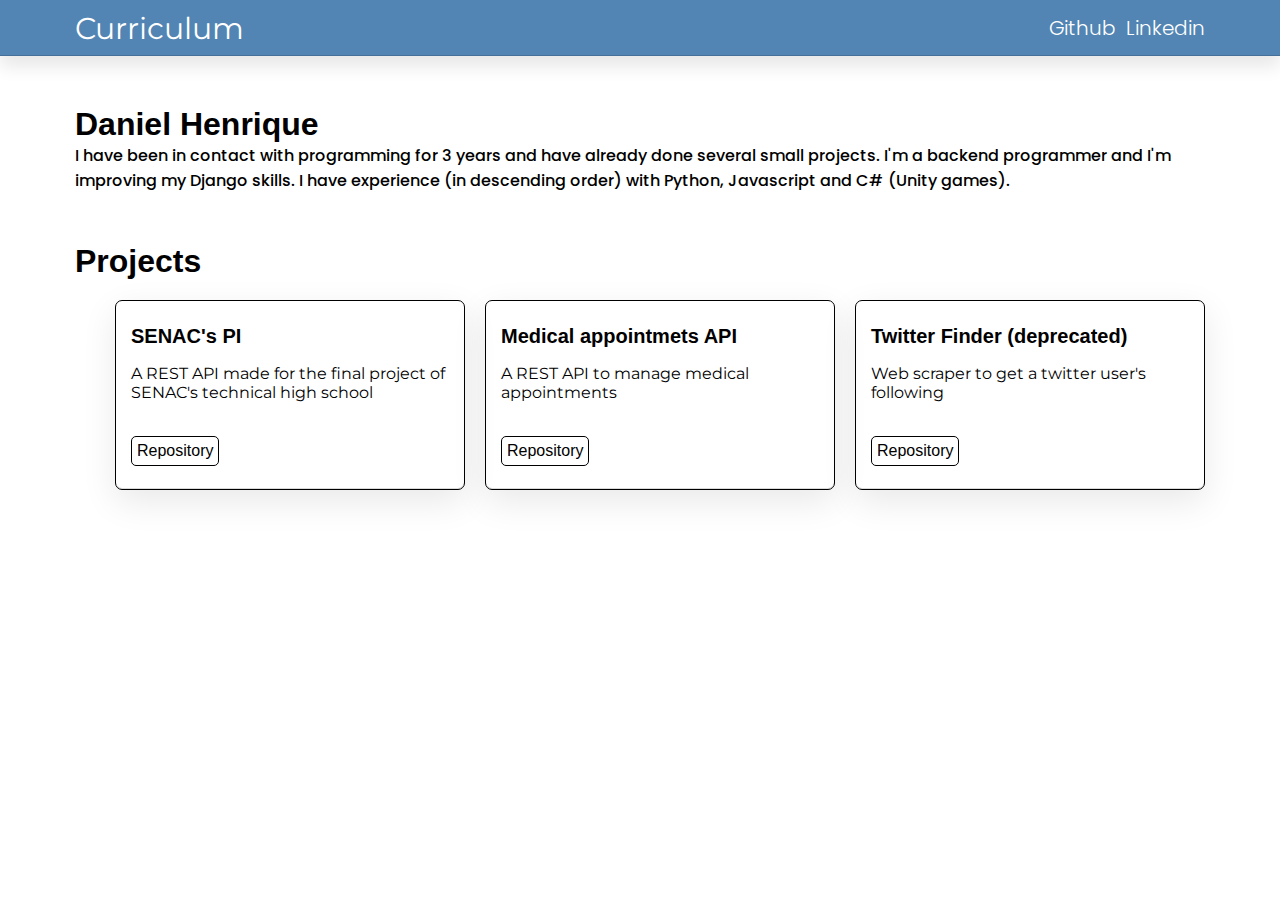
==== index.html @ 19f2a1a3 "update" ====
<!DOCTYPE html>
<html lang="en">
<head>
    <meta charset="UTF-8">
    <meta name="viewport" content="width=device-width, initial-scale=1.0">
    <title>Curriculum</title>
    
    <link rel="preconnect" href="https://fonts.googleapis.com">
    <link rel="preconnect" href="https://fonts.gstatic.com" crossorigin>
    <link href="https://fonts.googleapis.com/css2?family=Bricolage+Grotesque&family=Montserrat&family=Poppins:wght@300;400&display=swap" rel="stylesheet">

    <link rel="stylesheet" type="text/css" href="/css/index.css">
    <script defer src="/js/index.js"></script>
</head>
<body>
    <header id="wrapper-header">
        <div id="main-header">
            <a href="index.html" style="text-decoration: none;"><h1 id="main-cv">Curriculum</h1></a>
            <div id="buttons">
                <a target="_blank" href="https://github.com/kylwrld/">Github</a>
                <a target="_blank" href="https://www.linkedin.com/in/daniel-henrique-30491228a/">Linkedin</a>                
            </div>
        </div>
    </header>

    <main id="wrapper">
        <div id="main">

            <div id="bio">
                <h1>Daniel Henrique</h1>
                <p>I have been in contact with programming for 3 years and have already done several small projects. I'm a backend programmer and I'm improving my Django skills. I have experience (in descending order) with Python, Javascript and C# (Unity games).
                </p>
            </div>

            <h1 id="projects">Projects</h1>

            <ul class="hidden" id="unordered">
                <li>
                    <div id="item-1">
                        <h1 class="title">SENAC's PI</h1>
                        <p>A REST API made for the final project of SENAC's technical high school</p>

                        <div id="lang">
                            <img class="img" src="https://images.vexels.com/media/users/3/166477/isolated/lists/9bb722f0e85ddbc1ce0f064534fd2311-python-programming-language-icon.png" alt="">
                            <img class="img" src="https://static-00.iconduck.com/assets.00/djangoproject-icon-256x256-d19anol5.png" alt="">
                        </div>
                        
                        <a target="_blank" href="https://github.com/kylwrld/dp">Repository</a>
                    </div>
                </li>
                <li>
                    <div id="item-1">
                        <h1 class="title">Medical appointmets API</h1>
                        <p>A REST API to manage medical appointments</p>
                        <div id="lang">
                            <img class="img" src="https://images.vexels.com/media/users/3/166477/isolated/lists/9bb722f0e85ddbc1ce0f064534fd2311-python-programming-language-icon.png" alt="">
                            <img class="img" src="https://static-00.iconduck.com/assets.00/djangoproject-icon-256x256-d19anol5.png" alt="">
                        </div>
                        <a target="_blank"  href="https://github.com/kylwrld/medical-apts">Repository</a>

                    </div>
                </li>
                <li>
                    <div id="item-1">
                        <h1 class="title">Twitter Finder (deprecated)</h1>
                        <p>Web scraper to get a twitter user's following</p>
                        <div id="lang">
                            <img class="img" src="https://images.vexels.com/media/users/3/166477/isolated/lists/9bb722f0e85ddbc1ce0f064534fd2311-python-programming-language-icon.png" alt="">
                            <img class="img" src="https://softwarereviews.s3.amazonaws.com/production/favicons/offerings/7361/original/1_v7l9L2x3DkOzcnAhDbYNmQ.png" alt="">
                        </div>
                        <a target="_blank" href="https://github.com/kylwrld/TwitterFinder">Repository</a>
                    </div>
                </li>
            </ul>
        </div>
    </main>

    <!-- <footer>
        <div id="inner-div-footer">
            <div id="inner">
                <p>Contato: 81 987615432</p>
                <div>
                    <a target="_blank" href="https://github.com/kylwrld/"><img id="img-footer" src="https://cdn-icons-png.flaticon.com/256/25/25231.png" alt=""></a>
                    <a target="_blank" href="https://www.linkedin.com/in/daniel-henrique-30491228a/"><img id="img-footer" src="https://cdn-icons-png.flaticon.com/256/174/174857.png" alt=""></a>
                </div>
            </div>
            
            <p id="text">Lorem ipsum dolor sit amet, consectetur adipiscing elit. Nunc non tellus et mi varius faucibus. Cras lectus mi, pulvinar nec interdum nec, commodo id nulla. Curabitur et nunc justo. Donec lacus lacus, viverra quis nisl tempus, gravida volutpat quam. Aenean a interdum velit. Duis ac ultrices quam, tempor fermentum leo. Vestibulum nec massa a diam cursus semper.</p>

        </div>
    </footer> -->
    
</body>
</html>
---- css/index.css ----
* {
    margin: 0;
    box-sizing: border-box;
}

html {
    height: 100%;
    width: 100%;
}

body {
    display: flex;
    flex-direction: column;
    height: 100%;
    width: 100%;
}


#wrapper-header {
    width: auto;
    height: 60px;

    display: flex;
    justify-content: center;
    align-items: center;

    background-color: #5285b3;
    box-shadow: 0 0.7rem 1rem rgba(0,0,0,0.09), inset 0 -1px 0 rgba(0, 0, 0, 0.15)
}

#main-header {
    display: flex;
    width: 1130px;
    justify-content: space-between;
    align-items: center;
}

#main-cv {
    font-family: "Montserrat", sans-serif;
    font-optical-sizing: auto;
    font-weight: 400;
    font-style: normal;
    font-size: 30px;
    color: rgb(255, 255, 255);
}

#buttons {
    display: flex;
    justify-content: space-around;
    gap: 10px;
    align-items: center;
}

#buttons a {
    text-decoration: none;
    color: rgb(255, 255, 255);
    font-family: "Poppins", sans-serif;
    font-weight: 300;
    font-style: normal;
    font-size: 20px;
}

#buttons img {
    width: 20px;
    
}

#wrapper {
    display: flex;
    justify-content: center;
    width: auto;
    height: 100%;
}

#main {
    display: flex;
    width: 1130px;
    flex-direction: column;
    height: fit-content;
    justify-content: center;
    height: 100%;
}

#bio {
    margin-top: 50px;
    margin-bottom: 50px;
}

#bio h1 {
    font-family: 'Segoe UI', Tahoma, Geneva, Verdana, sans-serif;
}

#bio p {
    font-family: "Poppins", sans-serif;
    font-weight: 500;
    font-style: normal;
}

#projects {
    font-family: 'Segoe UI', Tahoma, Geneva, Verdana, sans-serif;
    margin-bottom: 20px;
}

#unordered {
    display: flex;
    flex-wrap: wrap;
    
    width: 100%;
    justify-content: space-between;
    list-style-type: none;
    height: 100%;

}

.title {
    font-size: 20px;
    font-family: 'Segoe UI', Tahoma, Geneva, Verdana, sans-serif;
}

#lang {
    display: flex;
    flex-direction: row;
    flex-wrap: wrap;
    gap: 20px;
}

#lang img {
    width: 20px;
}

#item-1 {
    display: flex;
    flex-direction: column;
    justify-content: space-around;
    
    width: 350px;
    height: 190px;
    
    border: 0.1rem solid black;
    border-radius: 7px;
    padding: 15px;

    font-family: "Montserrat", sans-serif;
    font-weight: 400;
    box-shadow: 0 0.7rem 2.2rem rgba(0,0,0,0.09), inset 0 -1px 0 rgba(0, 0, 0, 0.15)

}

#item-1 a{
    width: fit-content;
    
    border: 1px solid black;
    border-radius: 5px;
    padding: 5px;
    color: black;
    font-family: 'Segoe UI', Tahoma, Geneva, Verdana, sans-serif;
    text-decoration: none;

    transition: 0.2s;

}

#item-1 a:hover{
    background-color: #3d5b7c;
    color: white;

}

footer {
    display: flex;
    align-items: center;
    flex-wrap: wrap;

    margin-top: 50px;
    width: 100%;
    background-color: whitesmoke;
    font-family: 'Segoe UI', Tahoma, Geneva, Verdana, sans-serif;
    height: 150px;
    
}

#img-footer {
    width: 30px;
}

#inner-div-footer {
    display: flex;
    flex-direction: row;
    flex-wrap: wrap;
    margin-left: 50px;
    gap: 10px;
}

#inner {
    width: 200px;
}

#text {
    display: flex;
    flex-wrap: wrap;
    width: 1600px;
    
}
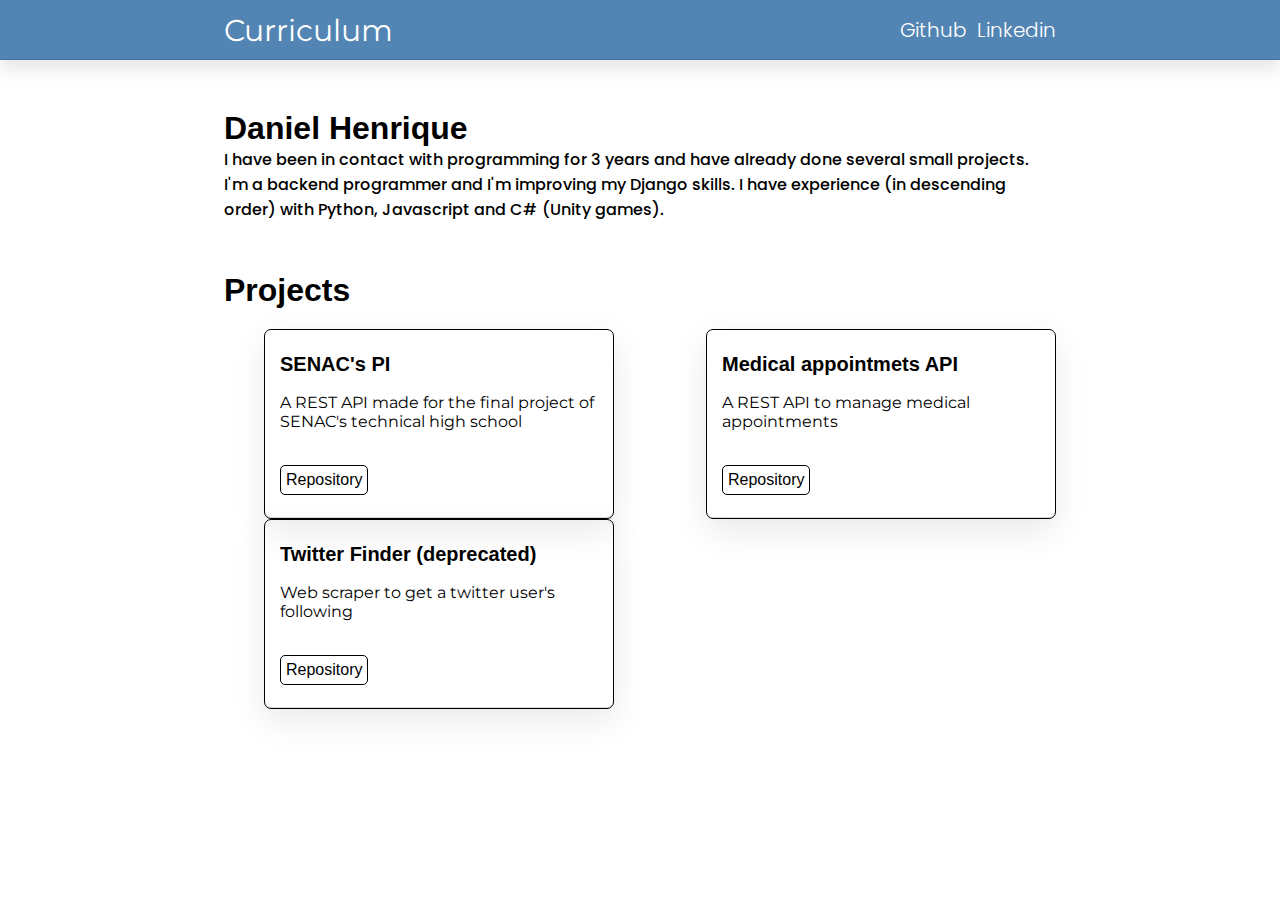
==== commit cc3dbd4c: "update" ====
--- a/index.html
+++ b/index.html
@@ -23,57 +23,60 @@
         </div>
     </header>
 
-    <main id="wrapper">
-        <div id="main">
+    <main style="display: flex; width: 100%; justify-content: center;">
+        <div id="wrapper">
+            <div id="main">
+    
+                <div id="bio">
+                    <h1>Daniel Henrique</h1>
+                    <p>I have been in contact with programming for 3 years and have already done several small projects. I'm a backend programmer and I'm improving my Django skills. I have experience (in descending order) with Python, Javascript and C# (Unity games).
+                    </p>
+                </div>
+    
+                <h1 id="projects">Projects</h1>
+    
+                <ul class="hidden" id="unordered">
+                    <li>
+                        <div id="item-1">
+                            <h1 class="title">SENAC's PI</h1>
+                            <p>A REST API made for the final project of SENAC's technical high school</p>
+    
+                            <div id="lang">
+                                <img class="img" src="https://images.vexels.com/media/users/3/166477/isolated/lists/9bb722f0e85ddbc1ce0f064534fd2311-python-programming-language-icon.png" alt="">
+                                <img class="img" src="https://static-00.iconduck.com/assets.00/djangoproject-icon-256x256-d19anol5.png" alt="">
+                            </div>
+                            
+                            <a target="_blank" href="https://github.com/kylwrld/dp">Repository</a>
+                        </div>
+                    </li>
+                    <li>
+                        <div id="item-1">
+                            <h1 class="title">Medical appointmets API</h1>
+                            <p>A REST API to manage medical appointments</p>
+                            <div id="lang">
+                                <img class="img" src="https://images.vexels.com/media/users/3/166477/isolated/lists/9bb722f0e85ddbc1ce0f064534fd2311-python-programming-language-icon.png" alt="">
+                                <img class="img" src="https://static-00.iconduck.com/assets.00/djangoproject-icon-256x256-d19anol5.png" alt="">
+                            </div>
+                            <a target="_blank"  href="https://github.com/kylwrld/medical-apts">Repository</a>
+    
+                        </div>
+                    </li>
+                    <li>
+                        <div id="item-1">
+                            <h1 class="title">Twitter Finder (deprecated)</h1>
+                            <p>Web scraper to get a twitter user's following</p>
+                            <div id="lang">
+                                <img class="img" src="https://images.vexels.com/media/users/3/166477/isolated/lists/9bb722f0e85ddbc1ce0f064534fd2311-python-programming-language-icon.png" alt="">
+                                <img class="img" src="https://softwarereviews.s3.amazonaws.com/production/favicons/offerings/7361/original/1_v7l9L2x3DkOzcnAhDbYNmQ.png" alt="">
+                            </div>
+                            <a target="_blank" href="https://github.com/kylwrld/TwitterFinder">Repository</a>
+                        </div>
+                    </li>
+                </ul>
+            </div>
+        </main>
 
-            <div id="bio">
-                <h1>Daniel Henrique</h1>
-                <p>I have been in contact with programming for 3 years and have already done several small projects. I'm a backend programmer and I'm improving my Django skills. I have experience (in descending order) with Python, Javascript and C# (Unity games).
-                </p>
-            </div>
-
-            <h1 id="projects">Projects</h1>
-
-            <ul class="hidden" id="unordered">
-                <li>
-                    <div id="item-1">
-                        <h1 class="title">SENAC's PI</h1>
-                        <p>A REST API made for the final project of SENAC's technical high school</p>
-
-                        <div id="lang">
-                            <img class="img" src="https://images.vexels.com/media/users/3/166477/isolated/lists/9bb722f0e85ddbc1ce0f064534fd2311-python-programming-language-icon.png" alt="">
-                            <img class="img" src="https://static-00.iconduck.com/assets.00/djangoproject-icon-256x256-d19anol5.png" alt="">
-                        </div>
-                        
-                        <a target="_blank" href="https://github.com/kylwrld/dp">Repository</a>
-                    </div>
-                </li>
-                <li>
-                    <div id="item-1">
-                        <h1 class="title">Medical appointmets API</h1>
-                        <p>A REST API to manage medical appointments</p>
-                        <div id="lang">
-                            <img class="img" src="https://images.vexels.com/media/users/3/166477/isolated/lists/9bb722f0e85ddbc1ce0f064534fd2311-python-programming-language-icon.png" alt="">
-                            <img class="img" src="https://static-00.iconduck.com/assets.00/djangoproject-icon-256x256-d19anol5.png" alt="">
-                        </div>
-                        <a target="_blank"  href="https://github.com/kylwrld/medical-apts">Repository</a>
-
-                    </div>
-                </li>
-                <li>
-                    <div id="item-1">
-                        <h1 class="title">Twitter Finder (deprecated)</h1>
-                        <p>Web scraper to get a twitter user's following</p>
-                        <div id="lang">
-                            <img class="img" src="https://images.vexels.com/media/users/3/166477/isolated/lists/9bb722f0e85ddbc1ce0f064534fd2311-python-programming-language-icon.png" alt="">
-                            <img class="img" src="https://softwarereviews.s3.amazonaws.com/production/favicons/offerings/7361/original/1_v7l9L2x3DkOzcnAhDbYNmQ.png" alt="">
-                        </div>
-                        <a target="_blank" href="https://github.com/kylwrld/TwitterFinder">Repository</a>
-                    </div>
-                </li>
-            </ul>
-        </div>
-    </main>
+    </div>
 
     <!-- <footer>
         <div id="inner-div-footer">
--- a/css/index.css
+++ b/css/index.css
@@ -30,7 +30,7 @@
 
 #main-header {
     display: flex;
-    width: 1130px;
+    width: 65%;
     justify-content: space-between;
     align-items: center;
 }
@@ -68,13 +68,13 @@
 #wrapper {
     display: flex;
     justify-content: center;
+    width: 65%;
+    height: 100%;
+}
+
+#main {
+    display: flex;
     width: auto;
-    height: 100%;
-}
-
-#main {
-    display: flex;
-    width: 1130px;
     flex-direction: column;
     height: fit-content;
     justify-content: center;
@@ -200,4 +200,10 @@
     flex-wrap: wrap;
     width: 1600px;
     
+}
+
+@media only screen and (max-width: 400px) {
+    #main-header {
+        flex-direction: column;
+    }
 }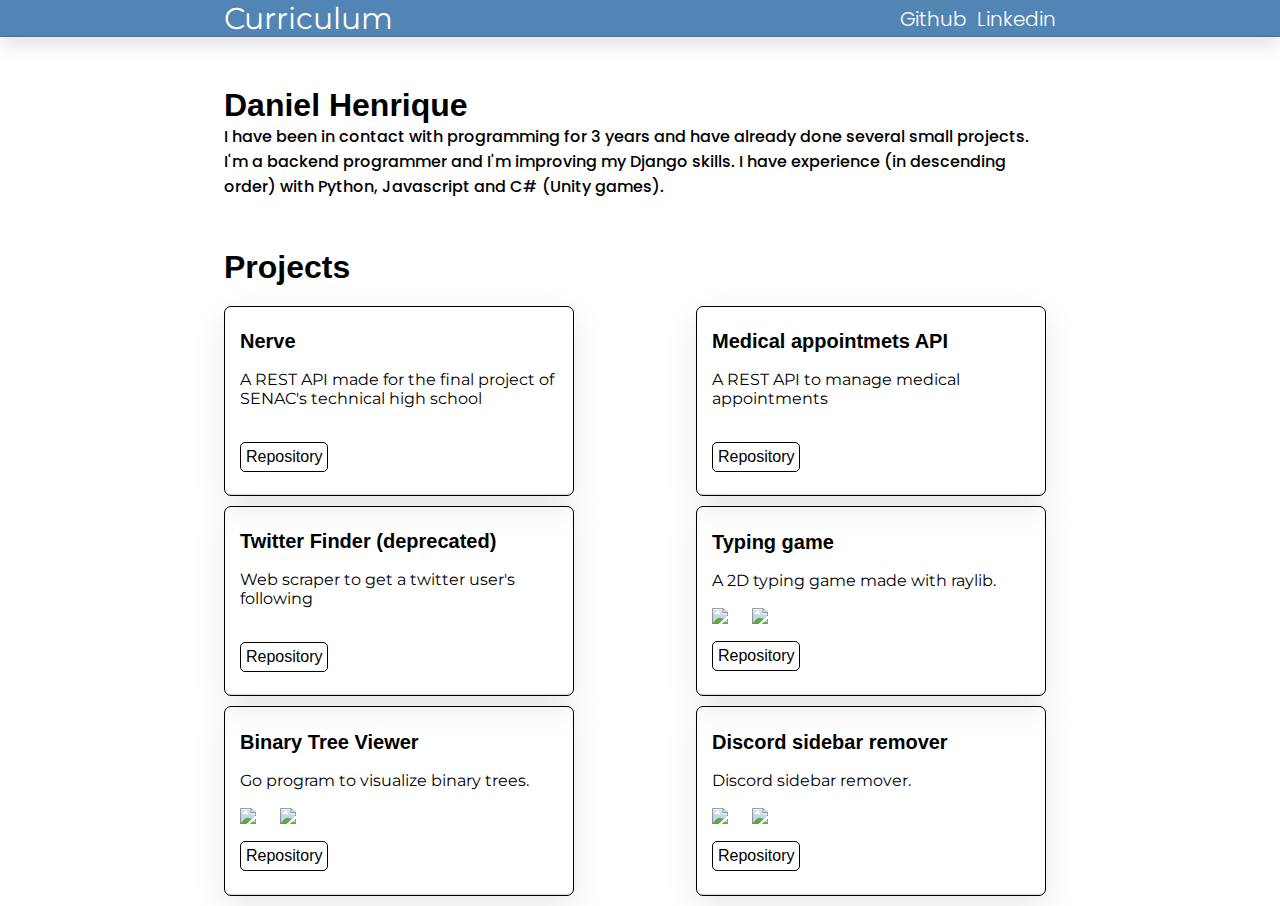
==== commit 11f0097d: "added new projects" ====
--- a/index.html
+++ b/index.html
@@ -38,7 +38,7 @@
                 <ul class="hidden" id="unordered">
                     <li>
                         <div id="item-1">
-                            <h1 class="title">SENAC's PI</h1>
+                            <h1 class="title">Nerve</h1>
                             <p>A REST API made for the final project of SENAC's technical high school</p>
     
                             <div id="lang">
@@ -69,7 +69,40 @@
                                 <img class="img" src="https://images.vexels.com/media/users/3/166477/isolated/lists/9bb722f0e85ddbc1ce0f064534fd2311-python-programming-language-icon.png" alt="">
                                 <img class="img" src="https://softwarereviews.s3.amazonaws.com/production/favicons/offerings/7361/original/1_v7l9L2x3DkOzcnAhDbYNmQ.png" alt="">
                             </div>
-                            <a target="_blank" href="https://github.com/kylwrld/TwitterFinder">Repository</a>
+                            <a target="_blank" href="https://github.com/kylwrld/twitter-finder">Repository</a>
+                        </div>
+                    </li>
+                    <li>
+                        <div id="item-1">
+                            <h1 class="title">Typing game</h1>
+                            <p>A 2D typing game made with raylib.</p>
+                            <div id="lang">
+                                <img class="img" src="https://miro.medium.com/v2/resize:fit:256/1*cWqak8OijbTerY420wRgNQ.png">
+                                <img class="img" src="https://upload.wikimedia.org/wikipedia/commons/f/f4/Raylib_logo.png">
+                            </div>
+                            <a target="_blank" href="https://github.com/kylwrld/typing-game">Repository</a>
+                        </div>
+                    </li>
+                    <li>
+                        <div id="item-1">
+                            <h1 class="title">Binary Tree Viewer</h1>
+                            <p>Go program to visualize binary trees.</p>
+                            <div id="lang">
+                                <img class="img" src="https://miro.medium.com/v2/resize:fit:256/1*cWqak8OijbTerY420wRgNQ.png">
+                                <img class="img" src="https://upload.wikimedia.org/wikipedia/commons/f/f4/Raylib_logo.png">
+                            </div>
+                            <a target="_blank" href="https://github.com/kylwrld/binary-tree-visualization">Repository</a>
+                        </div>
+                    </li>
+                    <li>
+                        <div id="item-1">
+                            <h1 class="title">Discord sidebar remover</h1>
+                            <p>Discord sidebar remover.</p>
+                            <div id="lang">
+                                <img class="img" src="https://storage.googleapis.com/qvault-webapp-dynamic-assets/course_assets/A8mpuSH.png">
+                                <img class="img" src="https://discord.do/wp-content/uploads/2023/08/discord.js-Imagine-a-bot.jpg">
+                            </div>
+                            <a target="_blank" href="https://github.com/kylwrld/remove-sidebar-betterdiscord-plugin">Repository</a>
                         </div>
                     </li>
                 </ul>
--- a/css/index.css
+++ b/css/index.css
@@ -104,7 +104,7 @@
 #unordered {
     display: flex;
     flex-wrap: wrap;
-    
+    padding-inline-start: 0px;
     width: 100%;
     justify-content: space-between;
     list-style-type: none;
@@ -132,6 +132,8 @@
     display: flex;
     flex-direction: column;
     justify-content: space-around;
+    margin-bottom: 10px;
+    margin-right: 10px;
     
     width: 350px;
     height: 190px;
@@ -202,7 +204,7 @@
     
 }
 
-@media only screen and (max-width: 400px) {
+@media only screen and (max-width: 600px) {
     #main-header {
         flex-direction: column;
     }
